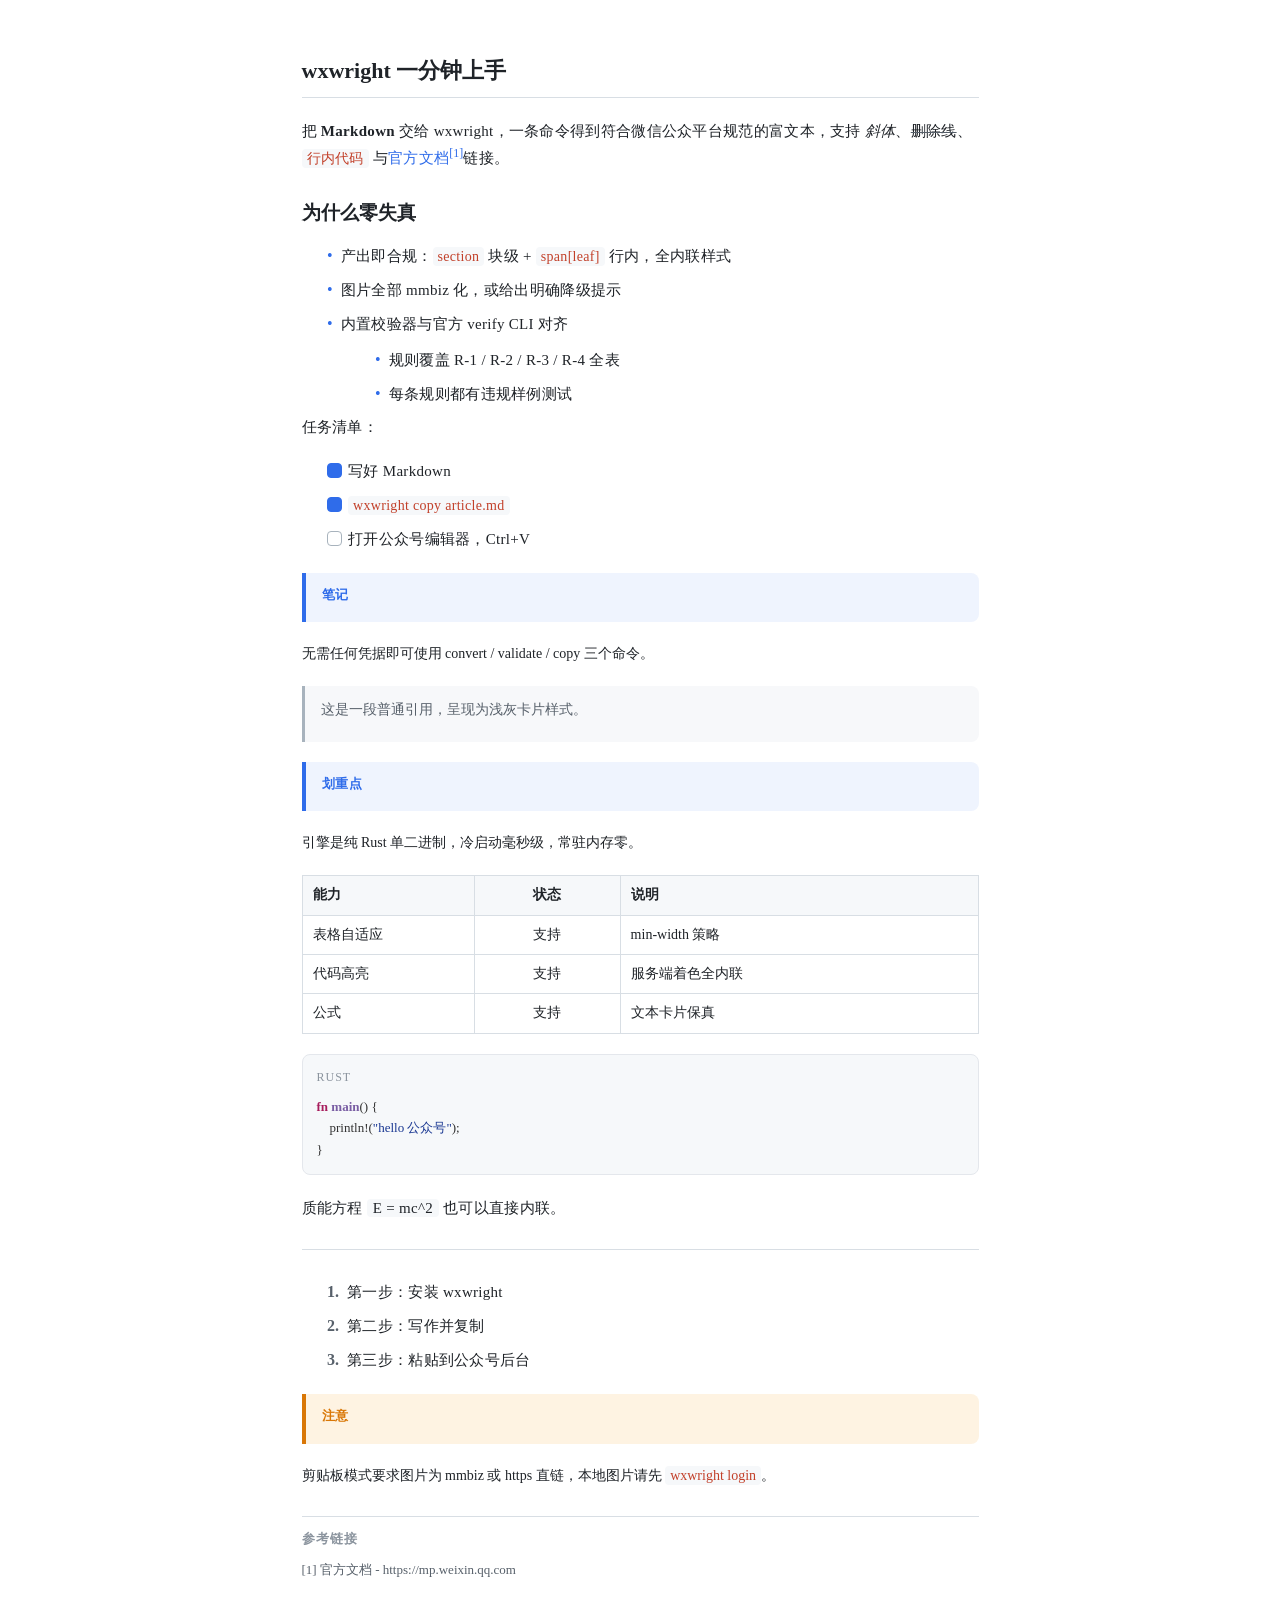
==== gui/ui/demo-preview.html @ 5b11f747 "wxwright 0.9.0: full implementation - Engine (wxwright-core): GFM parser, MP-dialect renderer, TOML " ====
<!doctype html>
<html>
<head>
<meta charset="utf-8">
<meta name="viewport" content="width=device-width, initial-scale=1">
<title>wxwright export</title>
</head>
<body style="margin: 0; background: #FFFFFF;">
<section style="max-width: 677px; margin: 0 auto; padding: 24px 16px;">
<section style="margin: 32px 0 20px; padding-bottom: 10px; border-bottom: 1px solid #D8DEE4"><span leaf style="font-size: 22px; font-weight: 600; color: #1F2328; line-height: 1.4">wxwright 一分钟上手</span></section><section style="margin: 0 0 16px;"><span leaf style="font-size: 15px; color: #1F2328; line-height: 1.75; letter-spacing: 0.3px">把 </span><strong style="font-weight: 600;"><span leaf style="font-size: 15px; color: #1F2328; line-height: 1.75; letter-spacing: 0.3px">Markdown</span></strong><span leaf style="font-size: 15px; color: #1F2328; line-height: 1.75; letter-spacing: 0.3px"> 交给 wxwright，一条命令得到符合微信公众平台规范的富文本，支持 </span><em style="font-style: italic;"><span leaf style="font-size: 15px; color: #1F2328; line-height: 1.75; letter-spacing: 0.3px">斜体</span></em><span leaf style="font-size: 15px; color: #1F2328; line-height: 1.75; letter-spacing: 0.3px">、</span><span style="text-decoration: line-through; color: #57606A;"><span leaf style="font-size: 15px; color: #1F2328; line-height: 1.75; letter-spacing: 0.3px">删除线</span></span><span leaf style="font-size: 15px; color: #1F2328; line-height: 1.75; letter-spacing: 0.3px">、</span><span leaf style="font-size: 15px; color: #1F2328; line-height: 1.75; letter-spacing: 0.3px; background: #F6F8FA; color: #C2402A; padding: 2px 5px; border-radius: 4px; font-size: 14px;">行内代码</span><span leaf style="font-size: 15px; color: #1F2328; line-height: 1.75; letter-spacing: 0.3px"> 与</span><span leaf style="font-size: 15px; color: #1F2328; line-height: 1.75; letter-spacing: 0.3px; color: #2F6CEA;">官方文档</span><span leaf style="font-size: 12px; color: #2F6CEA; vertical-align: super; line-height: 1.5;">[1]</span><span leaf style="font-size: 15px; color: #1F2328; line-height: 1.75; letter-spacing: 0.3px">链接。</span></section><section style="margin: 28px 0 16px"><span leaf style="font-size: 19px; font-weight: 600; color: #1F2328; line-height: 1.4">为什么零失真</span></section><section style="margin: 6px 0; padding-left: 1.60em; line-height: 1.75;"><span leaf style="color: #2F6CEA; line-height: 1.75;">&bull;&nbsp;&nbsp;</span><span leaf style="font-size: 15px; color: #1F2328; line-height: 1.75; letter-spacing: 0.3px;">产出即合规：</span><span leaf style="font-size: 15px; color: #1F2328; line-height: 1.75; letter-spacing: 0.3px; background: #F6F8FA; color: #C2402A; padding: 2px 5px; border-radius: 4px; font-size: 14px;">section</span><span leaf style="font-size: 15px; color: #1F2328; line-height: 1.75; letter-spacing: 0.3px;"> 块级 + </span><span leaf style="font-size: 15px; color: #1F2328; line-height: 1.75; letter-spacing: 0.3px; background: #F6F8FA; color: #C2402A; padding: 2px 5px; border-radius: 4px; font-size: 14px;">span[leaf]</span><span leaf style="font-size: 15px; color: #1F2328; line-height: 1.75; letter-spacing: 0.3px;"> 行内，全内联样式</span></section><section style="margin: 6px 0; padding-left: 1.60em; line-height: 1.75;"><span leaf style="color: #2F6CEA; line-height: 1.75;">&bull;&nbsp;&nbsp;</span><span leaf style="font-size: 15px; color: #1F2328; line-height: 1.75; letter-spacing: 0.3px;">图片全部 mmbiz 化，或给出明确降级提示</span></section><section style="margin: 6px 0; padding-left: 1.60em; line-height: 1.75;"><span leaf style="color: #2F6CEA; line-height: 1.75;">&bull;&nbsp;&nbsp;</span><span leaf style="font-size: 15px; color: #1F2328; line-height: 1.75; letter-spacing: 0.3px;">内置校验器与官方 verify CLI 对齐</span><section style="margin: 8px 0 0; padding-left: 0.0em;"><section style="margin: 6px 0; padding-left: 3.00em; line-height: 1.75;"><span leaf style="color: #2F6CEA; line-height: 1.75;">&bull;&nbsp;&nbsp;</span><span leaf style="font-size: 15px; color: #1F2328; line-height: 1.75; letter-spacing: 0.3px;">规则覆盖 R-1 / R-2 / R-3 / R-4 全表</span></section><section style="margin: 6px 0; padding-left: 3.00em; line-height: 1.75;"><span leaf style="color: #2F6CEA; line-height: 1.75;">&bull;&nbsp;&nbsp;</span><span leaf style="font-size: 15px; color: #1F2328; line-height: 1.75; letter-spacing: 0.3px;">每条规则都有违规样例测试</span></section></section></section><section style="margin: 0 0 16px;"><span leaf style="font-size: 15px; color: #1F2328; line-height: 1.75; letter-spacing: 0.3px">任务清单：</span></section><section style="margin: 6px 0; padding-left: 1.60em; line-height: 1.75;"><span style="display: inline-block; width: 15px; height: 15px; border: 1.5px solid #A8B3BD; border-radius: 4px; vertical-align: -2px; margin-right: 6px; box-sizing: border-box; line-height: 1.5; background: #2F6CEA; border-color: #2F6CEA;" data-ignore-width="1"></span><span leaf style="font-size: 15px; color: #1F2328; line-height: 1.75; letter-spacing: 0.3px;">写好 Markdown</span></section><section style="margin: 6px 0; padding-left: 1.60em; line-height: 1.75;"><span style="display: inline-block; width: 15px; height: 15px; border: 1.5px solid #A8B3BD; border-radius: 4px; vertical-align: -2px; margin-right: 6px; box-sizing: border-box; line-height: 1.5; background: #2F6CEA; border-color: #2F6CEA;" data-ignore-width="1"></span><span leaf style="font-size: 15px; color: #1F2328; line-height: 1.75; letter-spacing: 0.3px; background: #F6F8FA; color: #C2402A; padding: 2px 5px; border-radius: 4px; font-size: 14px;">wxwright copy article.md</span></section><section style="margin: 6px 0; padding-left: 1.60em; line-height: 1.75;"><span style="display: inline-block; width: 15px; height: 15px; border: 1.5px solid #A8B3BD; border-radius: 4px; vertical-align: -2px; margin-right: 6px; box-sizing: border-box; line-height: 1.5;" data-ignore-width="1"></span><span leaf style="font-size: 15px; color: #1F2328; line-height: 1.75; letter-spacing: 0.3px;">打开公众号编辑器，Ctrl+V</span></section><section style="margin: 20px 0; padding: 12px 16px; background: #EFF4FE; border-left: 4px solid #2F6CEA; border-radius: 0 8px 8px 0;"><section style="margin-bottom: 6px;"><span leaf style="font-size: 13px; font-weight: 600; color: #2F6CEA; line-height: 1.5; letter-spacing: 0.5px;">笔记</span></section></section><section style="margin: 0 0 8px;"><span leaf style="font-size: 14px; color: #1F2328; line-height: 1.7;">无需任何凭据即可使用 convert / validate / copy 三个命令。</span></section><section style="margin: 20px 0; padding: 12px 16px; background: #F7F8FA; border-left: 3px solid #A8B3BD; border-radius: 0 8px 8px 0;"><section style="margin: 0 0 8px;"><span leaf style="font-size: 14px; color: #57606A; line-height: 1.7;">这是一段普通引用，呈现为浅灰卡片样式。</span></section></section><section style="margin: 20px 0; padding: 12px 16px; background: #EFF4FE; border-left: 4px solid #2F6CEA; border-radius: 0 8px 8px 0;"><section style="margin-bottom: 6px;"><span leaf style="font-size: 13px; font-weight: 600; color: #2F6CEA; line-height: 1.5; letter-spacing: 0.5px;">划重点</span></section></section><section style="margin: 0 0 8px;"><span leaf style="font-size: 14px; color: #1F2328; line-height: 1.7;">引擎是纯 Rust 单二进制，冷启动毫秒级，常驻内存零。</span></section><section style="margin: 20px 0; overflow-x: auto;"><table style="width: 100%; border-collapse: collapse;"><thead><tr><th style="min-width: 70px; border: 1px solid #D8DEE4; padding: 8px 10px; text-align: left; font-size: 14px; line-height: 1.6; background: #F6F8FA; font-weight: 600; color: #1F2328;"><span leaf style="font-weight: 600; color: #1F2328;">能力</span></th><th style="min-width: 56px; border: 1px solid #D8DEE4; padding: 8px 10px; text-align: center; font-size: 14px; line-height: 1.6; background: #F6F8FA; font-weight: 600; color: #1F2328;"><span leaf style="font-weight: 600; color: #1F2328;">状态</span></th><th style="min-width: 168px; border: 1px solid #D8DEE4; padding: 8px 10px; text-align: left; font-size: 14px; line-height: 1.6; background: #F6F8FA; font-weight: 600; color: #1F2328;"><span leaf style="font-weight: 600; color: #1F2328;">说明</span></th></tr></thead><tbody><tr><td style="min-width: 70px; border: 1px solid #D8DEE4; padding: 8px 10px; text-align: left; font-size: 14px; line-height: 1.6; color: #1F2328;"><span leaf style="color: #1F2328;">表格自适应</span></td><td style="min-width: 56px; border: 1px solid #D8DEE4; padding: 8px 10px; text-align: center; font-size: 14px; line-height: 1.6; color: #1F2328;"><span leaf style="color: #1F2328;">支持</span></td><td style="min-width: 168px; border: 1px solid #D8DEE4; padding: 8px 10px; text-align: left; font-size: 14px; line-height: 1.6; color: #1F2328;"><span leaf style="color: #1F2328;">min-width 策略</span></td></tr><tr><td style="min-width: 70px; border: 1px solid #D8DEE4; padding: 8px 10px; text-align: left; font-size: 14px; line-height: 1.6; color: #1F2328;"><span leaf style="color: #1F2328;">代码高亮</span></td><td style="min-width: 56px; border: 1px solid #D8DEE4; padding: 8px 10px; text-align: center; font-size: 14px; line-height: 1.6; color: #1F2328;"><span leaf style="color: #1F2328;">支持</span></td><td style="min-width: 168px; border: 1px solid #D8DEE4; padding: 8px 10px; text-align: left; font-size: 14px; line-height: 1.6; color: #1F2328;"><span leaf style="color: #1F2328;">服务端着色全内联</span></td></tr><tr><td style="min-width: 70px; border: 1px solid #D8DEE4; padding: 8px 10px; text-align: left; font-size: 14px; line-height: 1.6; color: #1F2328;"><span leaf style="color: #1F2328;">公式</span></td><td style="min-width: 56px; border: 1px solid #D8DEE4; padding: 8px 10px; text-align: center; font-size: 14px; line-height: 1.6; color: #1F2328;"><span leaf style="color: #1F2328;">支持</span></td><td style="min-width: 168px; border: 1px solid #D8DEE4; padding: 8px 10px; text-align: left; font-size: 14px; line-height: 1.6; color: #1F2328;"><span leaf style="color: #1F2328;">文本卡片保真</span></td></tr></tbody></table></section><section style="margin: 20px 0; background: #F6F8FA; border: 1px solid #E4E7EC; border-radius: 8px; padding: 12px 14px; overflow-x: auto;"><section style="margin-bottom: 8px;"><span leaf style="font-size: 12px; color: #8B949E; letter-spacing: 1px; line-height: 1.5;">RUST</span></section><section style="padding: 2px 0; min-width: 0;"><span leaf style="display: block; font-size: 13px; line-height: 1.65; color: #24292F; white-space: pre-wrap; word-break: break-all;"><span style="color: #A71D5D;font-weight: 600;">fn</span><span style="color: #323232;"> </span><span style="color: #795DA3;font-weight: 600;">main</span><span style="color: #323232;">(</span><span style="color: #323232;">)</span><span style="color: #323232;"> </span><span style="color: #323232;">{</span></span><span leaf style="display: block; font-size: 13px; line-height: 1.65; color: #24292F; white-space: pre-wrap; word-break: break-all;"><span style="color: #323232;">    </span><span style="color: #323232;">println!</span><span style="color: #323232;">(</span><span style="color: #183691;">&quot;</span><span style="color: #183691;">hello 公众号</span><span style="color: #183691;">&quot;</span><span style="color: #323232;">)</span><span style="color: #323232;">;</span></span><span leaf style="display: block; font-size: 13px; line-height: 1.65; color: #24292F; white-space: pre-wrap; word-break: break-all;"><span style="color: #323232;">}</span></span></section></section><section style="margin: 0 0 16px;"><span leaf style="font-size: 15px; color: #1F2328; line-height: 1.75; letter-spacing: 0.3px">质能方程 </span><span leaf style="font-size: 15px; color: #1F2328; line-height: 1.75; letter-spacing: 0.3px; background: #F6F8FA; padding: 1px 6px; border-radius: 4px; color: #1F2328;">E = mc^2</span><span leaf style="font-size: 15px; color: #1F2328; line-height: 1.75; letter-spacing: 0.3px"> 也可以直接内联。</span></section><section style="margin: 28px 0; border-top: 1px solid #D8DEE4; line-height: 1px; font-size: 0;"></section><section style="margin: 6px 0; padding-left: 1.60em; line-height: 1.75;"><span leaf style="color: #57606A; font-weight: 600; line-height: 1.75;">1.&nbsp;&nbsp;</span><span leaf style="font-size: 15px; color: #1F2328; line-height: 1.75; letter-spacing: 0.3px;">第一步：安装 wxwright</span></section><section style="margin: 6px 0; padding-left: 1.60em; line-height: 1.75;"><span leaf style="color: #57606A; font-weight: 600; line-height: 1.75;">2.&nbsp;&nbsp;</span><span leaf style="font-size: 15px; color: #1F2328; line-height: 1.75; letter-spacing: 0.3px;">第二步：写作并复制</span></section><section style="margin: 6px 0; padding-left: 1.60em; line-height: 1.75;"><span leaf style="color: #57606A; font-weight: 600; line-height: 1.75;">3.&nbsp;&nbsp;</span><span leaf style="font-size: 15px; color: #1F2328; line-height: 1.75; letter-spacing: 0.3px;">第三步：粘贴到公众号后台</span></section><section style="margin: 20px 0; padding: 12px 16px; background: #FEF3E2; border-left: 4px solid #D97706; border-radius: 0 8px 8px 0;"><section style="margin-bottom: 6px;"><span leaf style="font-size: 13px; font-weight: 600; color: #D97706; line-height: 1.5; letter-spacing: 0.5px;">注意</span></section></section><section style="margin: 0 0 8px;"><span leaf style="font-size: 14px; color: #1F2328; line-height: 1.7;">剪贴板模式要求图片为 mmbiz 或 https 直链，本地图片请先 </span><span leaf style="font-size: 14px; color: #1F2328; line-height: 1.7; background: #F6F8FA; color: #C2402A; padding: 2px 5px; border-radius: 4px; font-size: 14px;">wxwright login</span><span leaf style="font-size: 14px; color: #1F2328; line-height: 1.7;">。</span></section><section style="margin: 28px 0 0; padding-top: 12px; border-top: 1px solid #D8DEE4;"><section style="margin-bottom: 8px;"><span leaf style="font-size: 13px; font-weight: 600; color: #8B949E; letter-spacing: 1px; line-height: 1.5;">参考链接</span></section><section style="margin: 4px 0; line-height: 1.6;"><span leaf style="font-size: 13px; color: #57606A; word-break: break-all; line-height: 1.6;">[1] 官方文档 - https://mp.weixin.qq.com</span></section></section>
</section>
</body>
</html>
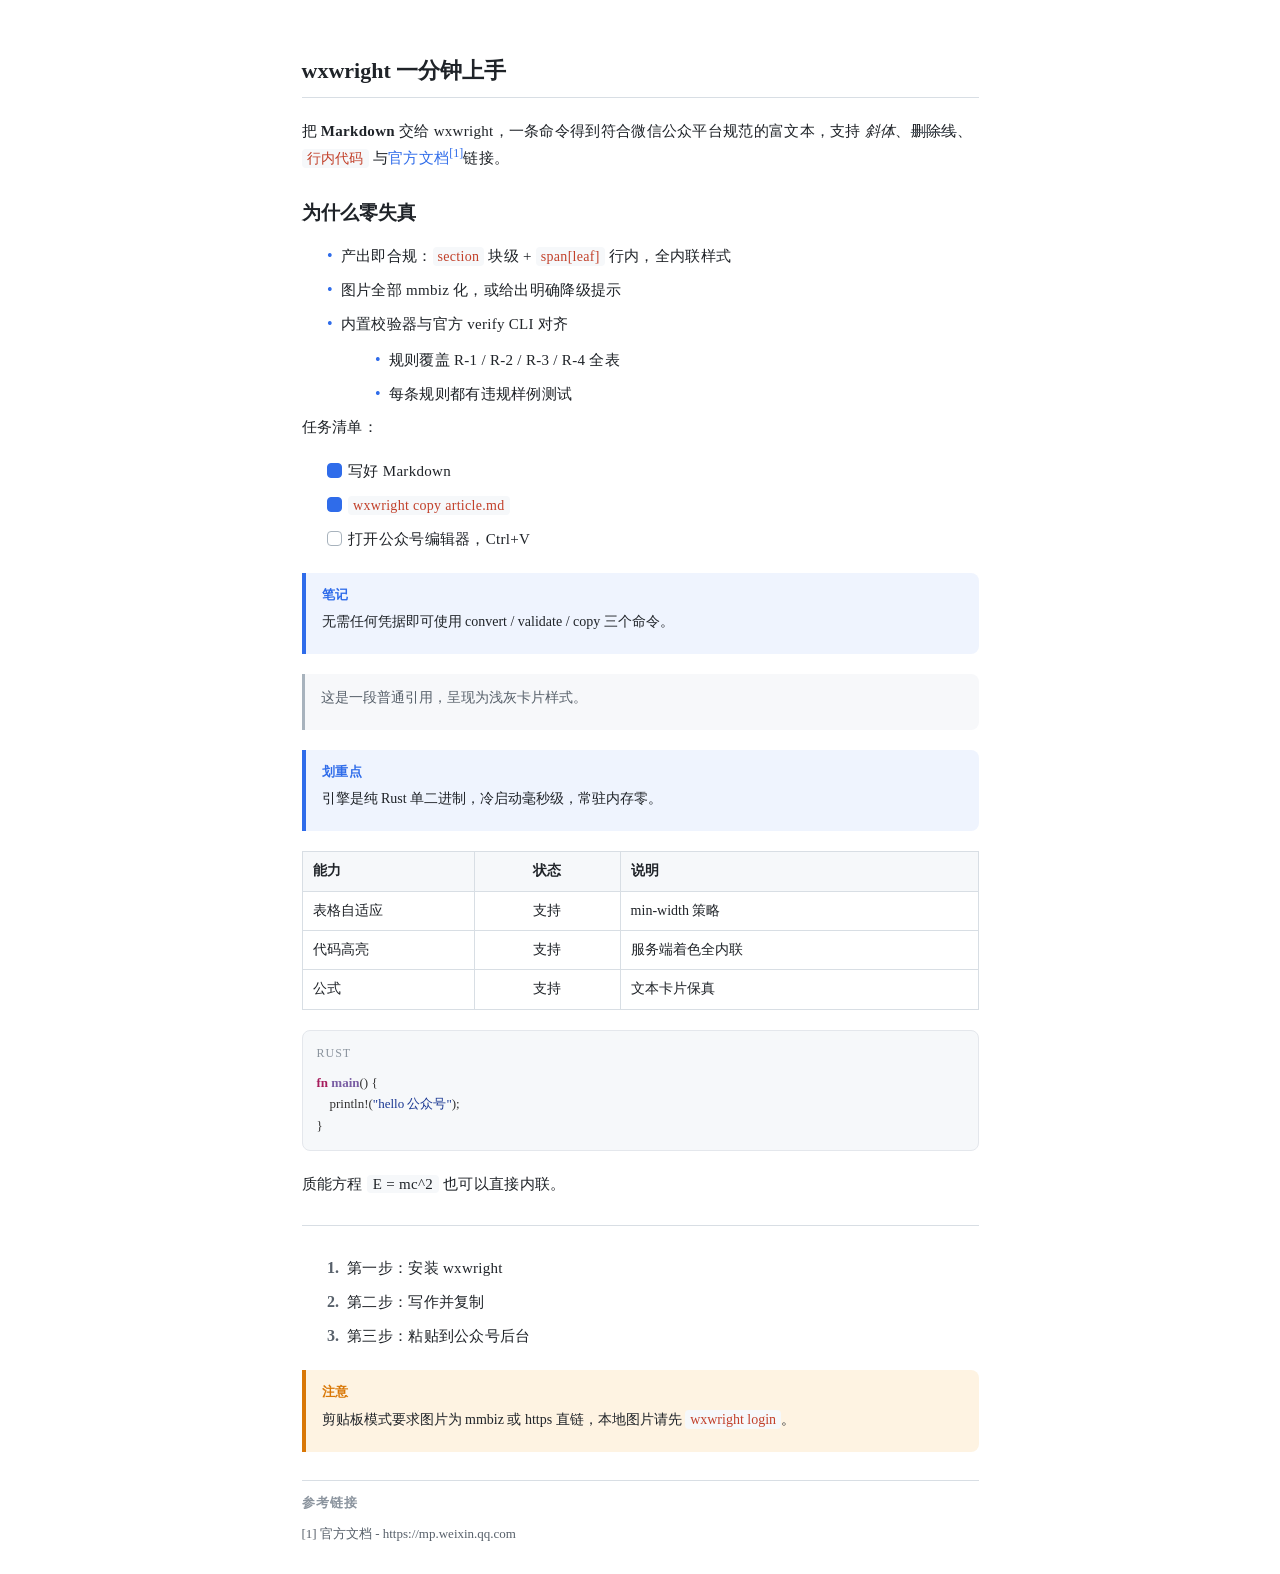
==== commit fa6f40df: "fix: plain-text exports keep the content's meaning; shells and demo catch up A visual audit of all s" ====
--- a/gui/ui/demo-preview.html
+++ b/gui/ui/demo-preview.html
@@ -7,7 +7,7 @@
 </head>
 <body style="margin: 0; background: #FFFFFF;">
 <section style="max-width: 677px; margin: 0 auto; padding: 24px 16px;">
-<section style="margin: 32px 0 20px; padding-bottom: 10px; border-bottom: 1px solid #D8DEE4"><span leaf style="font-size: 22px; font-weight: 600; color: #1F2328; line-height: 1.4">wxwright 一分钟上手</span></section><section style="margin: 0 0 16px;"><span leaf style="font-size: 15px; color: #1F2328; line-height: 1.75; letter-spacing: 0.3px">把 </span><strong style="font-weight: 600;"><span leaf style="font-size: 15px; color: #1F2328; line-height: 1.75; letter-spacing: 0.3px">Markdown</span></strong><span leaf style="font-size: 15px; color: #1F2328; line-height: 1.75; letter-spacing: 0.3px"> 交给 wxwright，一条命令得到符合微信公众平台规范的富文本，支持 </span><em style="font-style: italic;"><span leaf style="font-size: 15px; color: #1F2328; line-height: 1.75; letter-spacing: 0.3px">斜体</span></em><span leaf style="font-size: 15px; color: #1F2328; line-height: 1.75; letter-spacing: 0.3px">、</span><span style="text-decoration: line-through; color: #57606A;"><span leaf style="font-size: 15px; color: #1F2328; line-height: 1.75; letter-spacing: 0.3px">删除线</span></span><span leaf style="font-size: 15px; color: #1F2328; line-height: 1.75; letter-spacing: 0.3px">、</span><span leaf style="font-size: 15px; color: #1F2328; line-height: 1.75; letter-spacing: 0.3px; background: #F6F8FA; color: #C2402A; padding: 2px 5px; border-radius: 4px; font-size: 14px;">行内代码</span><span leaf style="font-size: 15px; color: #1F2328; line-height: 1.75; letter-spacing: 0.3px"> 与</span><span leaf style="font-size: 15px; color: #1F2328; line-height: 1.75; letter-spacing: 0.3px; color: #2F6CEA;">官方文档</span><span leaf style="font-size: 12px; color: #2F6CEA; vertical-align: super; line-height: 1.5;">[1]</span><span leaf style="font-size: 15px; color: #1F2328; line-height: 1.75; letter-spacing: 0.3px">链接。</span></section><section style="margin: 28px 0 16px"><span leaf style="font-size: 19px; font-weight: 600; color: #1F2328; line-height: 1.4">为什么零失真</span></section><section style="margin: 6px 0; padding-left: 1.60em; line-height: 1.75;"><span leaf style="color: #2F6CEA; line-height: 1.75;">&bull;&nbsp;&nbsp;</span><span leaf style="font-size: 15px; color: #1F2328; line-height: 1.75; letter-spacing: 0.3px;">产出即合规：</span><span leaf style="font-size: 15px; color: #1F2328; line-height: 1.75; letter-spacing: 0.3px; background: #F6F8FA; color: #C2402A; padding: 2px 5px; border-radius: 4px; font-size: 14px;">section</span><span leaf style="font-size: 15px; color: #1F2328; line-height: 1.75; letter-spacing: 0.3px;"> 块级 + </span><span leaf style="font-size: 15px; color: #1F2328; line-height: 1.75; letter-spacing: 0.3px; background: #F6F8FA; color: #C2402A; padding: 2px 5px; border-radius: 4px; font-size: 14px;">span[leaf]</span><span leaf style="font-size: 15px; color: #1F2328; line-height: 1.75; letter-spacing: 0.3px;"> 行内，全内联样式</span></section><section style="margin: 6px 0; padding-left: 1.60em; line-height: 1.75;"><span leaf style="color: #2F6CEA; line-height: 1.75;">&bull;&nbsp;&nbsp;</span><span leaf style="font-size: 15px; color: #1F2328; line-height: 1.75; letter-spacing: 0.3px;">图片全部 mmbiz 化，或给出明确降级提示</span></section><section style="margin: 6px 0; padding-left: 1.60em; line-height: 1.75;"><span leaf style="color: #2F6CEA; line-height: 1.75;">&bull;&nbsp;&nbsp;</span><span leaf style="font-size: 15px; color: #1F2328; line-height: 1.75; letter-spacing: 0.3px;">内置校验器与官方 verify CLI 对齐</span><section style="margin: 8px 0 0; padding-left: 0.0em;"><section style="margin: 6px 0; padding-left: 3.00em; line-height: 1.75;"><span leaf style="color: #2F6CEA; line-height: 1.75;">&bull;&nbsp;&nbsp;</span><span leaf style="font-size: 15px; color: #1F2328; line-height: 1.75; letter-spacing: 0.3px;">规则覆盖 R-1 / R-2 / R-3 / R-4 全表</span></section><section style="margin: 6px 0; padding-left: 3.00em; line-height: 1.75;"><span leaf style="color: #2F6CEA; line-height: 1.75;">&bull;&nbsp;&nbsp;</span><span leaf style="font-size: 15px; color: #1F2328; line-height: 1.75; letter-spacing: 0.3px;">每条规则都有违规样例测试</span></section></section></section><section style="margin: 0 0 16px;"><span leaf style="font-size: 15px; color: #1F2328; line-height: 1.75; letter-spacing: 0.3px">任务清单：</span></section><section style="margin: 6px 0; padding-left: 1.60em; line-height: 1.75;"><span style="display: inline-block; width: 15px; height: 15px; border: 1.5px solid #A8B3BD; border-radius: 4px; vertical-align: -2px; margin-right: 6px; box-sizing: border-box; line-height: 1.5; background: #2F6CEA; border-color: #2F6CEA;" data-ignore-width="1"></span><span leaf style="font-size: 15px; color: #1F2328; line-height: 1.75; letter-spacing: 0.3px;">写好 Markdown</span></section><section style="margin: 6px 0; padding-left: 1.60em; line-height: 1.75;"><span style="display: inline-block; width: 15px; height: 15px; border: 1.5px solid #A8B3BD; border-radius: 4px; vertical-align: -2px; margin-right: 6px; box-sizing: border-box; line-height: 1.5; background: #2F6CEA; border-color: #2F6CEA;" data-ignore-width="1"></span><span leaf style="font-size: 15px; color: #1F2328; line-height: 1.75; letter-spacing: 0.3px; background: #F6F8FA; color: #C2402A; padding: 2px 5px; border-radius: 4px; font-size: 14px;">wxwright copy article.md</span></section><section style="margin: 6px 0; padding-left: 1.60em; line-height: 1.75;"><span style="display: inline-block; width: 15px; height: 15px; border: 1.5px solid #A8B3BD; border-radius: 4px; vertical-align: -2px; margin-right: 6px; box-sizing: border-box; line-height: 1.5;" data-ignore-width="1"></span><span leaf style="font-size: 15px; color: #1F2328; line-height: 1.75; letter-spacing: 0.3px;">打开公众号编辑器，Ctrl+V</span></section><section style="margin: 20px 0; padding: 12px 16px; background: #EFF4FE; border-left: 4px solid #2F6CEA; border-radius: 0 8px 8px 0;"><section style="margin-bottom: 6px;"><span leaf style="font-size: 13px; font-weight: 600; color: #2F6CEA; line-height: 1.5; letter-spacing: 0.5px;">笔记</span></section></section><section style="margin: 0 0 8px;"><span leaf style="font-size: 14px; color: #1F2328; line-height: 1.7;">无需任何凭据即可使用 convert / validate / copy 三个命令。</span></section><section style="margin: 20px 0; padding: 12px 16px; background: #F7F8FA; border-left: 3px solid #A8B3BD; border-radius: 0 8px 8px 0;"><section style="margin: 0 0 8px;"><span leaf style="font-size: 14px; color: #57606A; line-height: 1.7;">这是一段普通引用，呈现为浅灰卡片样式。</span></section></section><section style="margin: 20px 0; padding: 12px 16px; background: #EFF4FE; border-left: 4px solid #2F6CEA; border-radius: 0 8px 8px 0;"><section style="margin-bottom: 6px;"><span leaf style="font-size: 13px; font-weight: 600; color: #2F6CEA; line-height: 1.5; letter-spacing: 0.5px;">划重点</span></section></section><section style="margin: 0 0 8px;"><span leaf style="font-size: 14px; color: #1F2328; line-height: 1.7;">引擎是纯 Rust 单二进制，冷启动毫秒级，常驻内存零。</span></section><section style="margin: 20px 0; overflow-x: auto;"><table style="width: 100%; border-collapse: collapse;"><thead><tr><th style="min-width: 70px; border: 1px solid #D8DEE4; padding: 8px 10px; text-align: left; font-size: 14px; line-height: 1.6; background: #F6F8FA; font-weight: 600; color: #1F2328;"><span leaf style="font-weight: 600; color: #1F2328;">能力</span></th><th style="min-width: 56px; border: 1px solid #D8DEE4; padding: 8px 10px; text-align: center; font-size: 14px; line-height: 1.6; background: #F6F8FA; font-weight: 600; color: #1F2328;"><span leaf style="font-weight: 600; color: #1F2328;">状态</span></th><th style="min-width: 168px; border: 1px solid #D8DEE4; padding: 8px 10px; text-align: left; font-size: 14px; line-height: 1.6; background: #F6F8FA; font-weight: 600; color: #1F2328;"><span leaf style="font-weight: 600; color: #1F2328;">说明</span></th></tr></thead><tbody><tr><td style="min-width: 70px; border: 1px solid #D8DEE4; padding: 8px 10px; text-align: left; font-size: 14px; line-height: 1.6; color: #1F2328;"><span leaf style="color: #1F2328;">表格自适应</span></td><td style="min-width: 56px; border: 1px solid #D8DEE4; padding: 8px 10px; text-align: center; font-size: 14px; line-height: 1.6; color: #1F2328;"><span leaf style="color: #1F2328;">支持</span></td><td style="min-width: 168px; border: 1px solid #D8DEE4; padding: 8px 10px; text-align: left; font-size: 14px; line-height: 1.6; color: #1F2328;"><span leaf style="color: #1F2328;">min-width 策略</span></td></tr><tr><td style="min-width: 70px; border: 1px solid #D8DEE4; padding: 8px 10px; text-align: left; font-size: 14px; line-height: 1.6; color: #1F2328;"><span leaf style="color: #1F2328;">代码高亮</span></td><td style="min-width: 56px; border: 1px solid #D8DEE4; padding: 8px 10px; text-align: center; font-size: 14px; line-height: 1.6; color: #1F2328;"><span leaf style="color: #1F2328;">支持</span></td><td style="min-width: 168px; border: 1px solid #D8DEE4; padding: 8px 10px; text-align: left; font-size: 14px; line-height: 1.6; color: #1F2328;"><span leaf style="color: #1F2328;">服务端着色全内联</span></td></tr><tr><td style="min-width: 70px; border: 1px solid #D8DEE4; padding: 8px 10px; text-align: left; font-size: 14px; line-height: 1.6; color: #1F2328;"><span leaf style="color: #1F2328;">公式</span></td><td style="min-width: 56px; border: 1px solid #D8DEE4; padding: 8px 10px; text-align: center; font-size: 14px; line-height: 1.6; color: #1F2328;"><span leaf style="color: #1F2328;">支持</span></td><td style="min-width: 168px; border: 1px solid #D8DEE4; padding: 8px 10px; text-align: left; font-size: 14px; line-height: 1.6; color: #1F2328;"><span leaf style="color: #1F2328;">文本卡片保真</span></td></tr></tbody></table></section><section style="margin: 20px 0; background: #F6F8FA; border: 1px solid #E4E7EC; border-radius: 8px; padding: 12px 14px; overflow-x: auto;"><section style="margin-bottom: 8px;"><span leaf style="font-size: 12px; color: #8B949E; letter-spacing: 1px; line-height: 1.5;">RUST</span></section><section style="padding: 2px 0; min-width: 0;"><span leaf style="display: block; font-size: 13px; line-height: 1.65; color: #24292F; white-space: pre-wrap; word-break: break-all;"><span style="color: #A71D5D;font-weight: 600;">fn</span><span style="color: #323232;"> </span><span style="color: #795DA3;font-weight: 600;">main</span><span style="color: #323232;">(</span><span style="color: #323232;">)</span><span style="color: #323232;"> </span><span style="color: #323232;">{</span></span><span leaf style="display: block; font-size: 13px; line-height: 1.65; color: #24292F; white-space: pre-wrap; word-break: break-all;"><span style="color: #323232;">    </span><span style="color: #323232;">println!</span><span style="color: #323232;">(</span><span style="color: #183691;">&quot;</span><span style="color: #183691;">hello 公众号</span><span style="color: #183691;">&quot;</span><span style="color: #323232;">)</span><span style="color: #323232;">;</span></span><span leaf style="display: block; font-size: 13px; line-height: 1.65; color: #24292F; white-space: pre-wrap; word-break: break-all;"><span style="color: #323232;">}</span></span></section></section><section style="margin: 0 0 16px;"><span leaf style="font-size: 15px; color: #1F2328; line-height: 1.75; letter-spacing: 0.3px">质能方程 </span><span leaf style="font-size: 15px; color: #1F2328; line-height: 1.75; letter-spacing: 0.3px; background: #F6F8FA; padding: 1px 6px; border-radius: 4px; color: #1F2328;">E = mc^2</span><span leaf style="font-size: 15px; color: #1F2328; line-height: 1.75; letter-spacing: 0.3px"> 也可以直接内联。</span></section><section style="margin: 28px 0; border-top: 1px solid #D8DEE4; line-height: 1px; font-size: 0;"></section><section style="margin: 6px 0; padding-left: 1.60em; line-height: 1.75;"><span leaf style="color: #57606A; font-weight: 600; line-height: 1.75;">1.&nbsp;&nbsp;</span><span leaf style="font-size: 15px; color: #1F2328; line-height: 1.75; letter-spacing: 0.3px;">第一步：安装 wxwright</span></section><section style="margin: 6px 0; padding-left: 1.60em; line-height: 1.75;"><span leaf style="color: #57606A; font-weight: 600; line-height: 1.75;">2.&nbsp;&nbsp;</span><span leaf style="font-size: 15px; color: #1F2328; line-height: 1.75; letter-spacing: 0.3px;">第二步：写作并复制</span></section><section style="margin: 6px 0; padding-left: 1.60em; line-height: 1.75;"><span leaf style="color: #57606A; font-weight: 600; line-height: 1.75;">3.&nbsp;&nbsp;</span><span leaf style="font-size: 15px; color: #1F2328; line-height: 1.75; letter-spacing: 0.3px;">第三步：粘贴到公众号后台</span></section><section style="margin: 20px 0; padding: 12px 16px; background: #FEF3E2; border-left: 4px solid #D97706; border-radius: 0 8px 8px 0;"><section style="margin-bottom: 6px;"><span leaf style="font-size: 13px; font-weight: 600; color: #D97706; line-height: 1.5; letter-spacing: 0.5px;">注意</span></section></section><section style="margin: 0 0 8px;"><span leaf style="font-size: 14px; color: #1F2328; line-height: 1.7;">剪贴板模式要求图片为 mmbiz 或 https 直链，本地图片请先 </span><span leaf style="font-size: 14px; color: #1F2328; line-height: 1.7; background: #F6F8FA; color: #C2402A; padding: 2px 5px; border-radius: 4px; font-size: 14px;">wxwright login</span><span leaf style="font-size: 14px; color: #1F2328; line-height: 1.7;">。</span></section><section style="margin: 28px 0 0; padding-top: 12px; border-top: 1px solid #D8DEE4;"><section style="margin-bottom: 8px;"><span leaf style="font-size: 13px; font-weight: 600; color: #8B949E; letter-spacing: 1px; line-height: 1.5;">参考链接</span></section><section style="margin: 4px 0; line-height: 1.6;"><span leaf style="font-size: 13px; color: #57606A; word-break: break-all; line-height: 1.6;">[1] 官方文档 - https://mp.weixin.qq.com</span></section></section>
+<section style="margin: 32px 0 20px; padding-bottom: 10px; border-bottom: 1px solid #D8DEE4"><span leaf style="font-size: 22px; font-weight: 600; color: #1F2328; line-height: 1.4">wxwright 一分钟上手</span></section><section style="margin: 0 0 16px"><span leaf style="font-size: 15px; color: #1F2328; line-height: 1.75; letter-spacing: 0.3px">把 </span><strong style="font-weight: 600;"><span leaf style="font-size: 15px; color: #1F2328; line-height: 1.75; letter-spacing: 0.3px">Markdown</span></strong><span leaf style="font-size: 15px; color: #1F2328; line-height: 1.75; letter-spacing: 0.3px"> 交给 wxwright，一条命令得到符合微信公众平台规范的富文本，支持 </span><em style="font-style: italic;"><span leaf style="font-size: 15px; color: #1F2328; line-height: 1.75; letter-spacing: 0.3px">斜体</span></em><span leaf style="font-size: 15px; color: #1F2328; line-height: 1.75; letter-spacing: 0.3px">、</span><span style="text-decoration: line-through; color: #57606A;"><span leaf style="font-size: 15px; color: #1F2328; line-height: 1.75; letter-spacing: 0.3px">删除线</span></span><span leaf style="font-size: 15px; color: #1F2328; line-height: 1.75; letter-spacing: 0.3px">、</span><span leaf style="font-size: 15px; color: #1F2328; line-height: 1.75; letter-spacing: 0.3px; background: #F6F8FA; color: #C2402A; padding: 2px 5px; border-radius: 4px; font-size: 14px;">行内代码</span><span leaf style="font-size: 15px; color: #1F2328; line-height: 1.75; letter-spacing: 0.3px"> 与</span><span leaf style="font-size: 15px; color: #1F2328; line-height: 1.75; letter-spacing: 0.3px; color: #2F6CEA;">官方文档</span><span leaf style="font-size: 12px; color: #2F6CEA; vertical-align: super; line-height: 1.5;">[1]</span><span leaf style="font-size: 15px; color: #1F2328; line-height: 1.75; letter-spacing: 0.3px">链接。</span></section><section style="margin: 28px 0 16px"><span leaf style="font-size: 19px; font-weight: 600; color: #1F2328; line-height: 1.4">为什么零失真</span></section><section style="margin: 6px 0; padding-left: 1.60em; line-height: 1.75"><span leaf style="color: #2F6CEA; line-height: 1.75;">&bull;&nbsp;&nbsp;</span><span leaf style="font-size: 15px; color: #1F2328; line-height: 1.75; letter-spacing: 0.3px">产出即合规：</span><span leaf style="font-size: 15px; color: #1F2328; line-height: 1.75; letter-spacing: 0.3px; background: #F6F8FA; color: #C2402A; padding: 2px 5px; border-radius: 4px; font-size: 14px;">section</span><span leaf style="font-size: 15px; color: #1F2328; line-height: 1.75; letter-spacing: 0.3px"> 块级 + </span><span leaf style="font-size: 15px; color: #1F2328; line-height: 1.75; letter-spacing: 0.3px; background: #F6F8FA; color: #C2402A; padding: 2px 5px; border-radius: 4px; font-size: 14px;">span[leaf]</span><span leaf style="font-size: 15px; color: #1F2328; line-height: 1.75; letter-spacing: 0.3px"> 行内，全内联样式</span></section><section style="margin: 6px 0; padding-left: 1.60em; line-height: 1.75"><span leaf style="color: #2F6CEA; line-height: 1.75;">&bull;&nbsp;&nbsp;</span><span leaf style="font-size: 15px; color: #1F2328; line-height: 1.75; letter-spacing: 0.3px">图片全部 mmbiz 化，或给出明确降级提示</span></section><section style="margin: 6px 0; padding-left: 1.60em; line-height: 1.75"><span leaf style="color: #2F6CEA; line-height: 1.75;">&bull;&nbsp;&nbsp;</span><span leaf style="font-size: 15px; color: #1F2328; line-height: 1.75; letter-spacing: 0.3px">内置校验器与官方 verify CLI 对齐</span><section style="margin: 8px 0 0; padding-left: 0.0em;"><section style="margin: 6px 0; padding-left: 3.00em; line-height: 1.75"><span leaf style="color: #2F6CEA; line-height: 1.75;">&bull;&nbsp;&nbsp;</span><span leaf style="font-size: 15px; color: #1F2328; line-height: 1.75; letter-spacing: 0.3px">规则覆盖 R-1 / R-2 / R-3 / R-4 全表</span></section><section style="margin: 6px 0; padding-left: 3.00em; line-height: 1.75"><span leaf style="color: #2F6CEA; line-height: 1.75;">&bull;&nbsp;&nbsp;</span><span leaf style="font-size: 15px; color: #1F2328; line-height: 1.75; letter-spacing: 0.3px">每条规则都有违规样例测试</span></section></section></section><section style="margin: 0 0 16px"><span leaf style="font-size: 15px; color: #1F2328; line-height: 1.75; letter-spacing: 0.3px">任务清单：</span></section><section style="margin: 6px 0; padding-left: 1.60em; line-height: 1.75"><span style="display: inline-block; width: 15px; height: 15px; border: 1.5px solid #A8B3BD; border-radius: 4px; vertical-align: -2px; margin-right: 6px; box-sizing: border-box; line-height: 1.5; background: #2F6CEA; border-color: #2F6CEA;" data-ignore-width="1"></span><span leaf style="font-size: 15px; color: #1F2328; line-height: 1.75; letter-spacing: 0.3px">写好 Markdown</span></section><section style="margin: 6px 0; padding-left: 1.60em; line-height: 1.75"><span style="display: inline-block; width: 15px; height: 15px; border: 1.5px solid #A8B3BD; border-radius: 4px; vertical-align: -2px; margin-right: 6px; box-sizing: border-box; line-height: 1.5; background: #2F6CEA; border-color: #2F6CEA;" data-ignore-width="1"></span><span leaf style="font-size: 15px; color: #1F2328; line-height: 1.75; letter-spacing: 0.3px; background: #F6F8FA; color: #C2402A; padding: 2px 5px; border-radius: 4px; font-size: 14px;">wxwright copy article.md</span></section><section style="margin: 6px 0; padding-left: 1.60em; line-height: 1.75"><span style="display: inline-block; width: 15px; height: 15px; border: 1.5px solid #A8B3BD; border-radius: 4px; vertical-align: -2px; margin-right: 6px; box-sizing: border-box; line-height: 1.5;" data-ignore-width="1"></span><span leaf style="font-size: 15px; color: #1F2328; line-height: 1.75; letter-spacing: 0.3px">打开公众号编辑器，Ctrl+V</span></section><section style="margin: 20px 0; padding: 12px 16px; background: #EFF4FE; border-left: 4px solid #2F6CEA; border-radius: 0 8px 8px 0"><section style="margin-bottom: 6px;"><span leaf style="font-size: 13px; font-weight: 600; color: #2F6CEA; line-height: 1.5; letter-spacing: 0.5px">笔记</span></section><section style="margin: 0 0 8px"><span leaf style="font-size: 14px; color: #1F2328; line-height: 1.7">无需任何凭据即可使用 convert / validate / copy 三个命令。</span></section></section><section style="margin: 20px 0; padding: 12px 16px; background: #F7F8FA; border-left: 3px solid #A8B3BD; border-radius: 0 8px 8px 0"><section style="margin: 0 0 8px"><span leaf style="font-size: 14px; color: #57606A; line-height: 1.7">这是一段普通引用，呈现为浅灰卡片样式。</span></section></section><section style="margin: 20px 0; padding: 12px 16px; background: #EFF4FE; border-left: 4px solid #2F6CEA; border-radius: 0 8px 8px 0"><section style="margin-bottom: 6px;"><span leaf style="font-size: 13px; font-weight: 600; color: #2F6CEA; line-height: 1.5; letter-spacing: 0.5px">划重点</span></section><section style="margin: 0 0 8px"><span leaf style="font-size: 14px; color: #1F2328; line-height: 1.7">引擎是纯 Rust 单二进制，冷启动毫秒级，常驻内存零。</span></section></section><section style="margin: 20px 0; overflow-x: auto"><table style="width: 100%; border-collapse: collapse;"><thead><tr><th style="min-width: 70px; border: 1px solid #D8DEE4; padding: 8px 10px; text-align: left; font-size: 14px; line-height: 1.6; color: #1F2328; background: #F6F8FA; font-weight: 600"><span leaf style="font-weight: 600; color: #1F2328">能力</span></th><th style="min-width: 56px; border: 1px solid #D8DEE4; padding: 8px 10px; text-align: center; font-size: 14px; line-height: 1.6; color: #1F2328; background: #F6F8FA; font-weight: 600"><span leaf style="font-weight: 600; color: #1F2328">状态</span></th><th style="min-width: 168px; border: 1px solid #D8DEE4; padding: 8px 10px; text-align: left; font-size: 14px; line-height: 1.6; color: #1F2328; background: #F6F8FA; font-weight: 600"><span leaf style="font-weight: 600; color: #1F2328">说明</span></th></tr></thead><tbody><tr><td style="min-width: 70px; border: 1px solid #D8DEE4; padding: 8px 10px; text-align: left; font-size: 14px; line-height: 1.6; color: #1F2328"><span leaf style="color: #1F2328">表格自适应</span></td><td style="min-width: 56px; border: 1px solid #D8DEE4; padding: 8px 10px; text-align: center; font-size: 14px; line-height: 1.6; color: #1F2328"><span leaf style="color: #1F2328">支持</span></td><td style="min-width: 168px; border: 1px solid #D8DEE4; padding: 8px 10px; text-align: left; font-size: 14px; line-height: 1.6; color: #1F2328"><span leaf style="color: #1F2328">min-width 策略</span></td></tr><tr><td style="min-width: 70px; border: 1px solid #D8DEE4; padding: 8px 10px; text-align: left; font-size: 14px; line-height: 1.6; color: #1F2328"><span leaf style="color: #1F2328">代码高亮</span></td><td style="min-width: 56px; border: 1px solid #D8DEE4; padding: 8px 10px; text-align: center; font-size: 14px; line-height: 1.6; color: #1F2328"><span leaf style="color: #1F2328">支持</span></td><td style="min-width: 168px; border: 1px solid #D8DEE4; padding: 8px 10px; text-align: left; font-size: 14px; line-height: 1.6; color: #1F2328"><span leaf style="color: #1F2328">服务端着色全内联</span></td></tr><tr><td style="min-width: 70px; border: 1px solid #D8DEE4; padding: 8px 10px; text-align: left; font-size: 14px; line-height: 1.6; color: #1F2328"><span leaf style="color: #1F2328">公式</span></td><td style="min-width: 56px; border: 1px solid #D8DEE4; padding: 8px 10px; text-align: center; font-size: 14px; line-height: 1.6; color: #1F2328"><span leaf style="color: #1F2328">支持</span></td><td style="min-width: 168px; border: 1px solid #D8DEE4; padding: 8px 10px; text-align: left; font-size: 14px; line-height: 1.6; color: #1F2328"><span leaf style="color: #1F2328">文本卡片保真</span></td></tr></tbody></table></section><section style="margin: 20px 0; background: #F6F8FA; border: 1px solid #E4E7EC; border-radius: 8px; padding: 12px 14px; overflow-x: auto"><section style="margin-bottom: 8px;"><span leaf style="font-size: 12px; color: #8B949E; letter-spacing: 1px; line-height: 1.5;">RUST</span></section><section style="padding: 2px 0; min-width: 0;"><span leaf style="display: block; font-size: 13px; line-height: 1.65; color: #24292F; white-space: pre-wrap; word-break: break-all;"><span style="color: #A71D5D;font-weight: 600;">fn</span><span style="color: #323232;"> </span><span style="color: #795DA3;font-weight: 600;">main</span><span style="color: #323232;">(</span><span style="color: #323232;">)</span><span style="color: #323232;"> </span><span style="color: #323232;">{</span></span><span leaf style="display: block; font-size: 13px; line-height: 1.65; color: #24292F; white-space: pre-wrap; word-break: break-all;"><span style="color: #323232;">    </span><span style="color: #323232;">println!</span><span style="color: #323232;">(</span><span style="color: #183691;">&quot;</span><span style="color: #183691;">hello 公众号</span><span style="color: #183691;">&quot;</span><span style="color: #323232;">)</span><span style="color: #323232;">;</span></span><span leaf style="display: block; font-size: 13px; line-height: 1.65; color: #24292F; white-space: pre-wrap; word-break: break-all;"><span style="color: #323232;">}</span></span></section></section><section style="margin: 0 0 16px"><span leaf style="font-size: 15px; color: #1F2328; line-height: 1.75; letter-spacing: 0.3px">质能方程 </span><span leaf style="font-size: 15px; color: #1F2328; line-height: 1.75; letter-spacing: 0.3px; background: #F6F8FA; padding: 1px 6px; border-radius: 4px; color: #1F2328;">E = mc^2</span><span leaf style="font-size: 15px; color: #1F2328; line-height: 1.75; letter-spacing: 0.3px"> 也可以直接内联。</span></section><section style="margin: 28px 0; border-top: 1px solid #D8DEE4; line-height: 1px; font-size: 0"></section><section style="margin: 6px 0; padding-left: 1.60em; line-height: 1.75"><span leaf style="color: #57606A; font-weight: 600; line-height: 1.75;">1.&nbsp;&nbsp;</span><span leaf style="font-size: 15px; color: #1F2328; line-height: 1.75; letter-spacing: 0.3px">第一步：安装 wxwright</span></section><section style="margin: 6px 0; padding-left: 1.60em; line-height: 1.75"><span leaf style="color: #57606A; font-weight: 600; line-height: 1.75;">2.&nbsp;&nbsp;</span><span leaf style="font-size: 15px; color: #1F2328; line-height: 1.75; letter-spacing: 0.3px">第二步：写作并复制</span></section><section style="margin: 6px 0; padding-left: 1.60em; line-height: 1.75"><span leaf style="color: #57606A; font-weight: 600; line-height: 1.75;">3.&nbsp;&nbsp;</span><span leaf style="font-size: 15px; color: #1F2328; line-height: 1.75; letter-spacing: 0.3px">第三步：粘贴到公众号后台</span></section><section style="margin: 20px 0; padding: 12px 16px; background: #FEF3E2; border-left: 4px solid #D97706; border-radius: 0 8px 8px 0"><section style="margin-bottom: 6px;"><span leaf style="font-size: 13px; font-weight: 600; color: #D97706; line-height: 1.5; letter-spacing: 0.5px">注意</span></section><section style="margin: 0 0 8px"><span leaf style="font-size: 14px; color: #1F2328; line-height: 1.7">剪贴板模式要求图片为 mmbiz 或 https 直链，本地图片请先 </span><span leaf style="font-size: 14px; color: #1F2328; line-height: 1.7; background: #F6F8FA; color: #C2402A; padding: 2px 5px; border-radius: 4px; font-size: 14px;">wxwright login</span><span leaf style="font-size: 14px; color: #1F2328; line-height: 1.7">。</span></section></section><section style="margin: 28px 0 0; padding-top: 12px; border-top: 1px solid #D8DEE4;"><section style="margin-bottom: 8px;"><span leaf style="font-size: 13px; font-weight: 600; color: #8B949E; letter-spacing: 1px; line-height: 1.5;">参考链接</span></section><section style="margin: 4px 0; line-height: 1.6;"><span leaf style="font-size: 13px; color: #57606A; word-break: break-all; line-height: 1.6;">[1] 官方文档 - https://mp.weixin.qq.com</span></section></section>
 </section>
 </body>
 </html>
